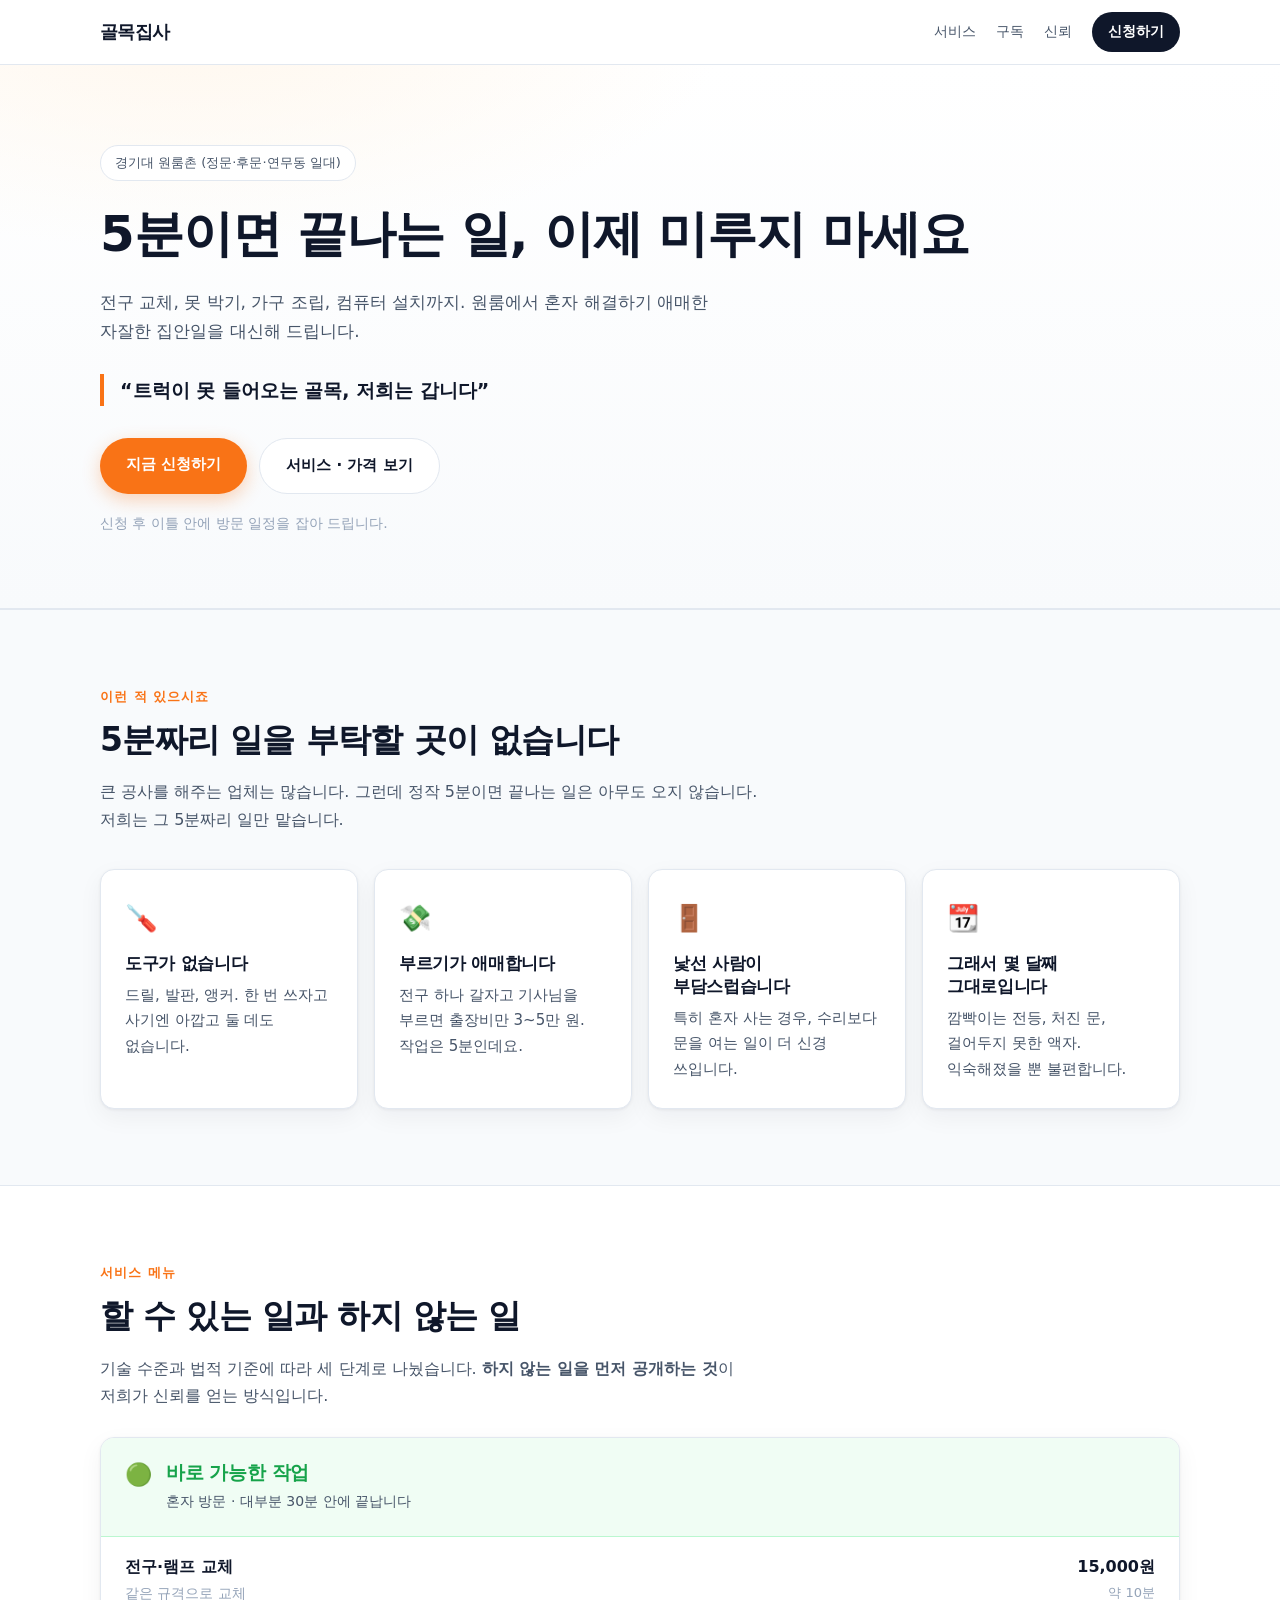
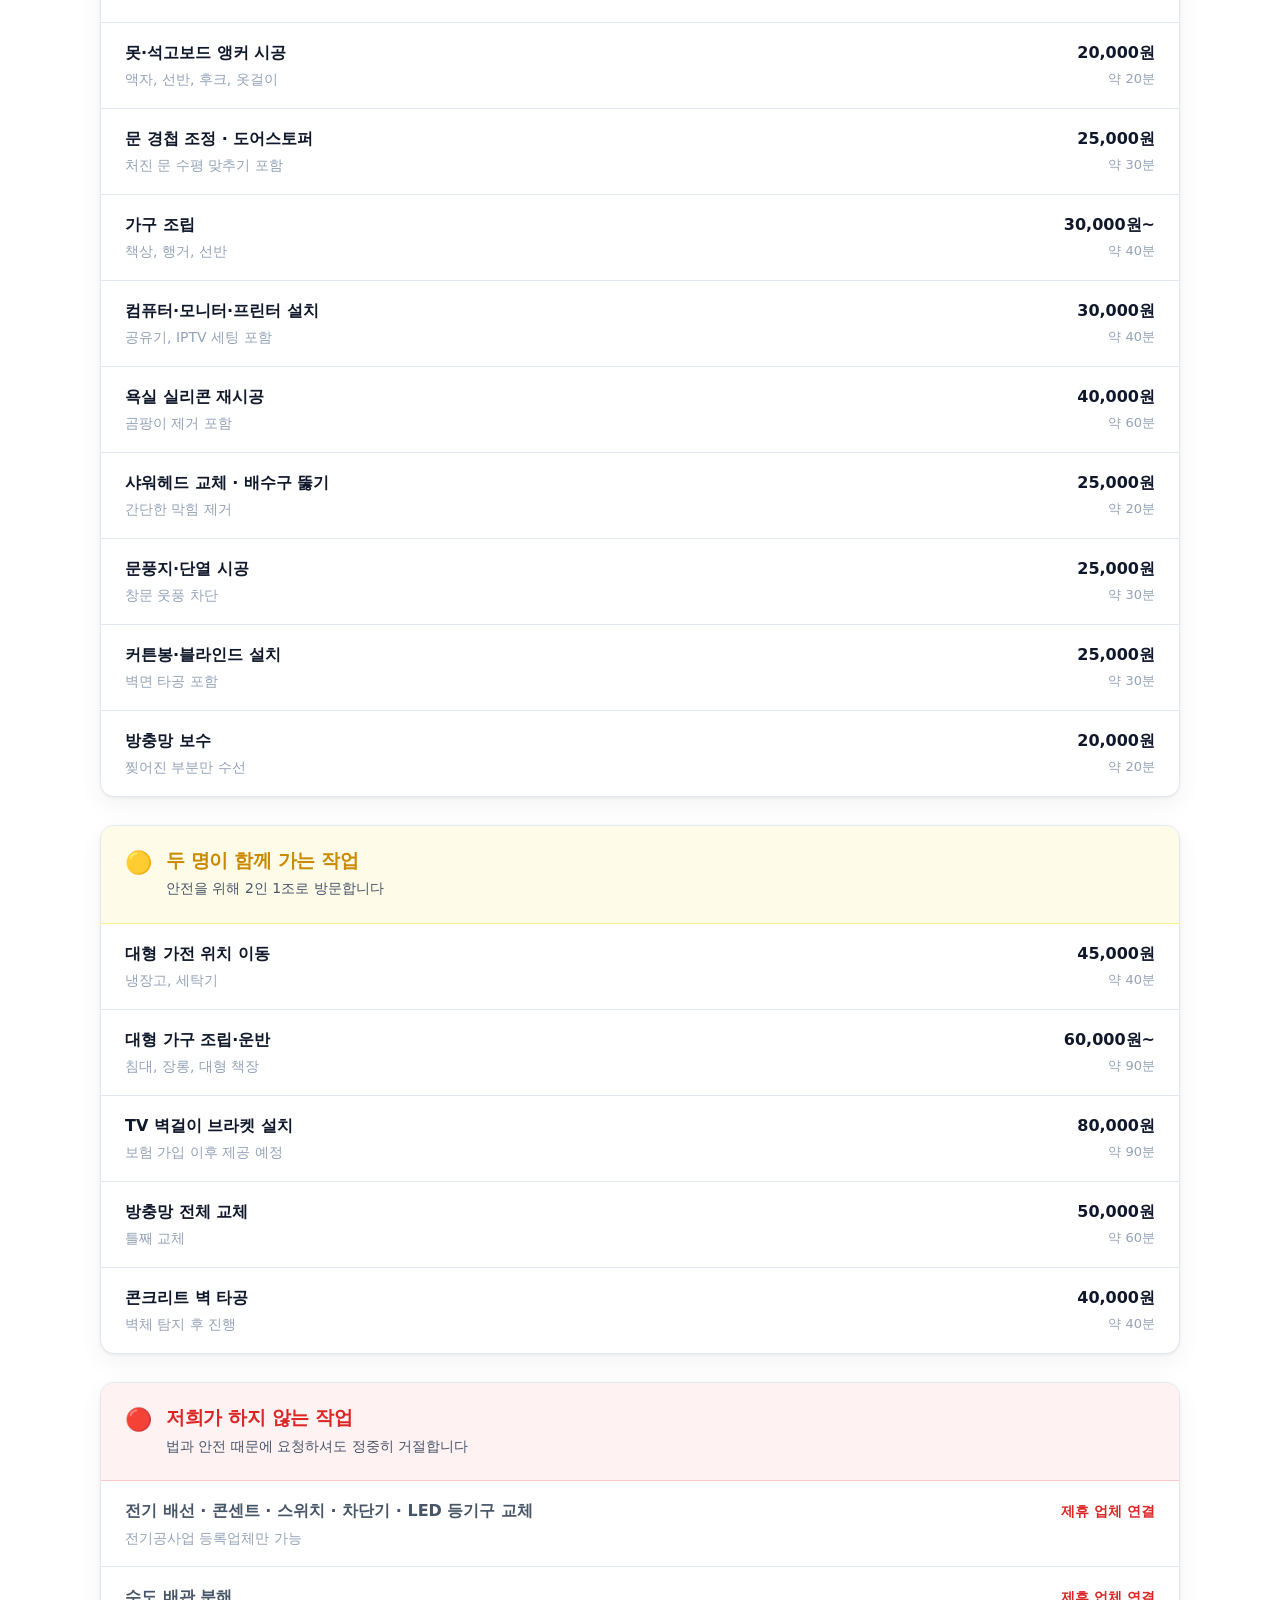
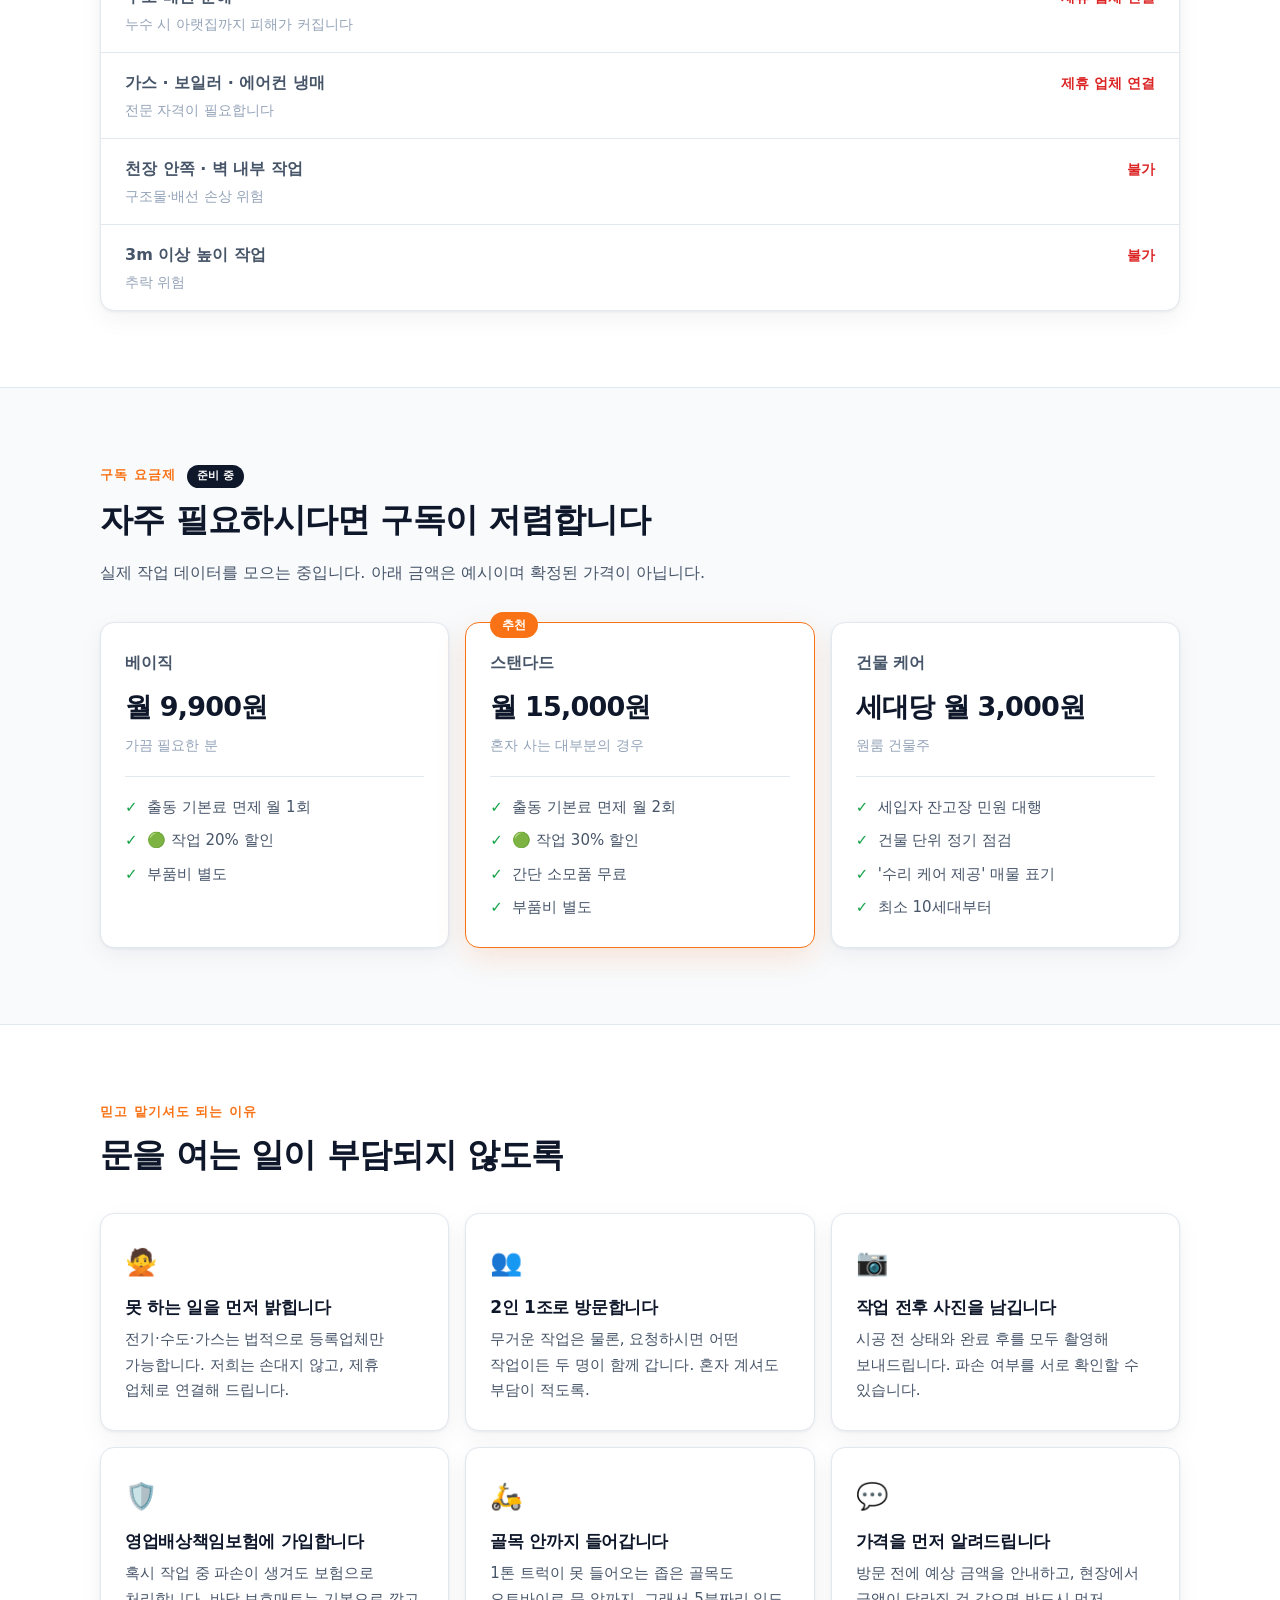
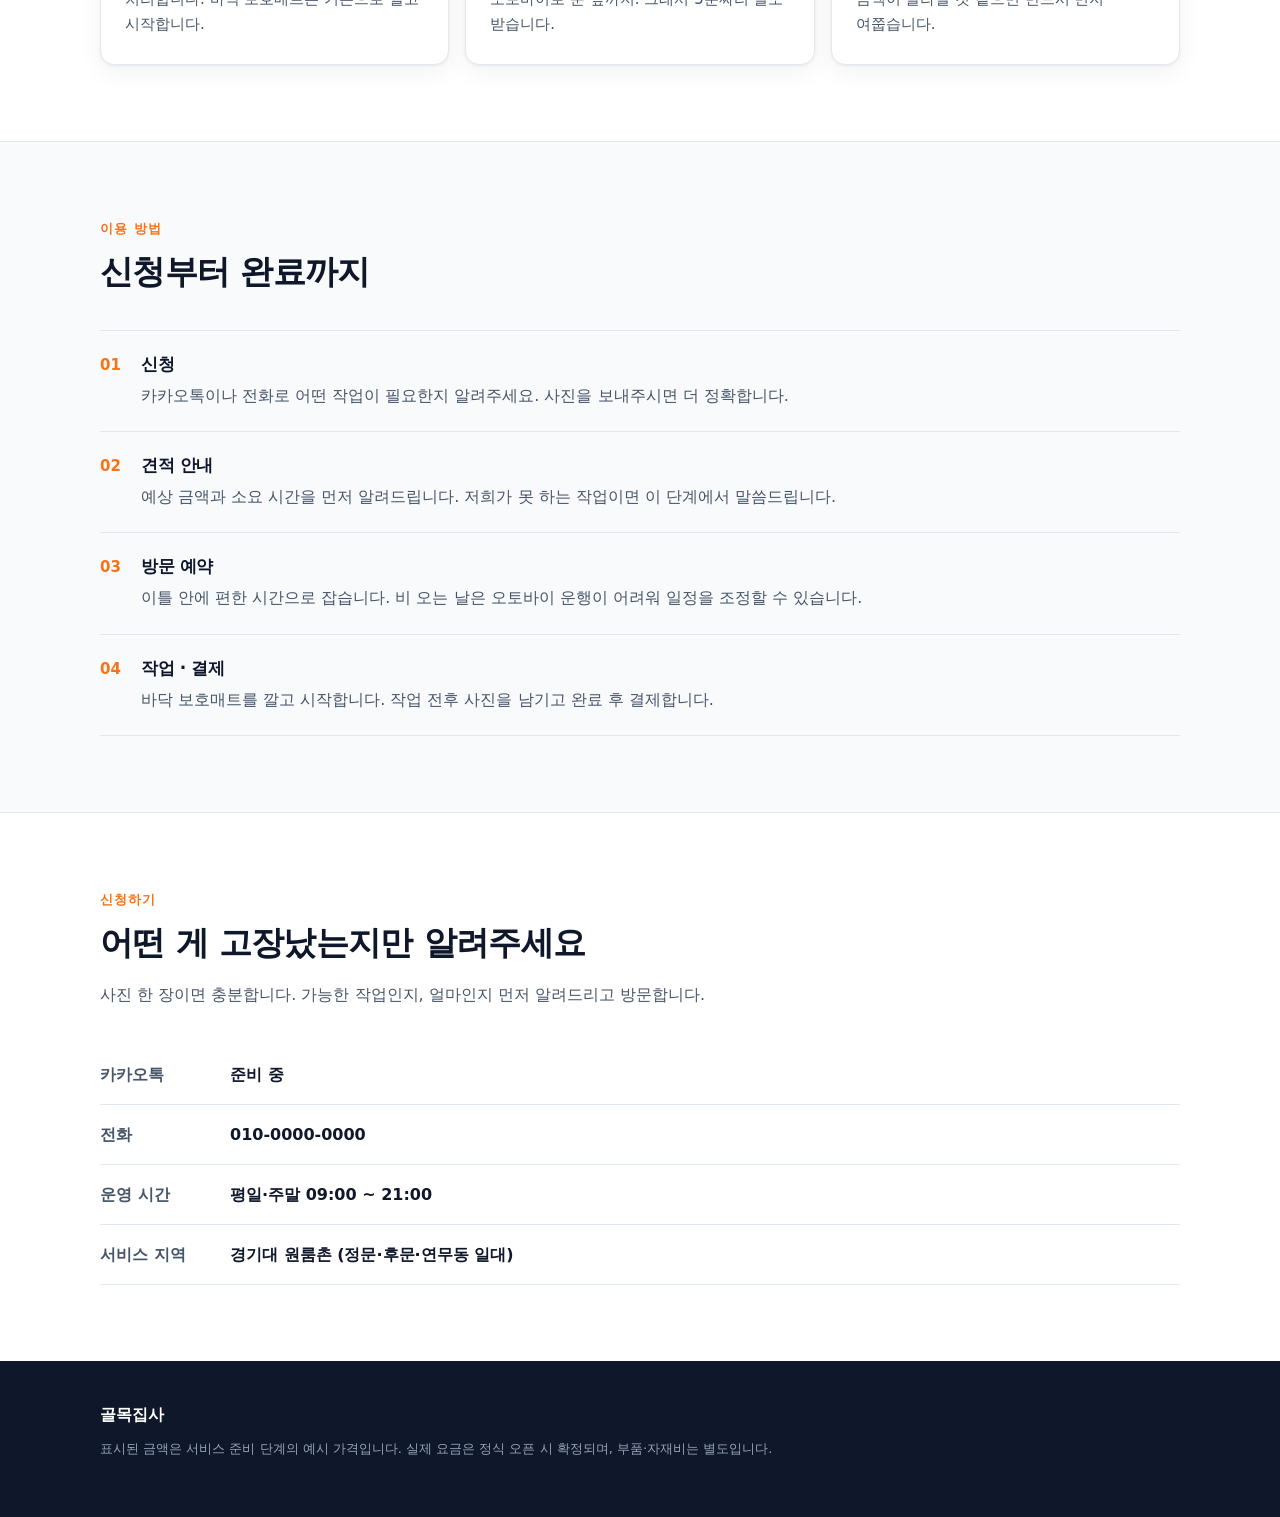
==== index.html @ 577d521e "PWA 웹앱 초기 구현 추가 Co-Authored-By: Claude Sonnet 5 <noreply@anthropic.com> Claude-Session: https://clau" ====
<!DOCTYPE html>
<html lang="ko">
<head>
  <meta charset="UTF-8">
  <meta name="viewport" content="width=device-width, initial-scale=1.0, viewport-fit=cover">
  <title>골목집사 — 원룸 생활 잡일 대행</title>
  <meta name="description" content="전구 교체, 못 박기, 가구 조립, 컴퓨터 설치. 원룸에서 혼자 해결하기 애매한 자잘한 집안일을 대신해 드립니다.">
  <meta name="theme-color" content="#0f172a">

  <link rel="manifest" href="manifest.json">
  <link rel="icon" href="icons/icon.svg" type="image/svg+xml">
  <link rel="apple-touch-icon" href="icons/icon-192.png">
  <link rel="stylesheet" href="css/style.css">
</head>
<body>

  <!-- 상단 고정 바 -->
  <header class="topbar">
    <a class="topbar__brand" href="#top" data-bind="brand.name"></a>
    <nav class="topbar__nav">
      <a href="#services">서비스</a>
      <a href="#subscription">구독</a>
      <a href="#trust">신뢰</a>
      <a href="#contact" class="topbar__cta">신청하기</a>
    </nav>
  </header>

  <main id="top">

    <!-- 히어로 -->
    <section class="hero">
      <div class="wrap">
        <p class="hero__area" data-bind="brand.area"></p>
        <h1 class="hero__title" data-bind="brand.tagline"></h1>
        <p class="hero__intro" data-bind="brand.intro"></p>
        <p class="hero__slogan">“<span data-bind="brand.slogan"></span>”</p>
        <div class="hero__actions">
          <a href="#contact" class="btn btn--primary">지금 신청하기</a>
          <a href="#services" class="btn btn--ghost">서비스 · 가격 보기</a>
        </div>
        <p class="hero__note" data-bind="contact.responseNote"></p>
      </div>
    </section>

    <!-- 이런 적 있으시죠 -->
    <section class="section section--alt" id="problem">
      <div class="wrap">
        <p class="section__label">이런 적 있으시죠</p>
        <h2 class="section__title">5분짜리 일을 부탁할 곳이 없습니다</h2>
        <p class="section__desc">
          큰 공사를 해주는 업체는 많습니다. 그런데 정작 5분이면 끝나는 일은 아무도 오지 않습니다.
          저희는 그 5분짜리 일만 맡습니다.
        </p>
        <div class="grid grid--4" id="problem-list"></div>
      </div>
    </section>

    <!-- 서비스 메뉴 -->
    <section class="section" id="services">
      <div class="wrap">
        <p class="section__label">서비스 메뉴</p>
        <h2 class="section__title">할 수 있는 일과 하지 않는 일</h2>
        <p class="section__desc">
          기술 수준과 법적 기준에 따라 세 단계로 나눴습니다.
          <strong>하지 않는 일을 먼저 공개하는 것</strong>이 저희가 신뢰를 얻는 방식입니다.
        </p>
        <div id="service-tiers"></div>
      </div>
    </section>

    <!-- 구독 -->
    <section class="section section--alt" id="subscription">
      <div class="wrap">
        <p class="section__label">구독 요금제 <span class="chip" data-bind="subscription.status"></span></p>
        <h2 class="section__title">자주 필요하시다면 구독이 저렴합니다</h2>
        <p class="section__desc" data-bind="subscription.note"></p>
        <div class="grid grid--3" id="plan-list"></div>
      </div>
    </section>

    <!-- 신뢰 -->
    <section class="section" id="trust">
      <div class="wrap">
        <p class="section__label">믿고 맡기셔도 되는 이유</p>
        <h2 class="section__title">문을 여는 일이 부담되지 않도록</h2>
        <div class="grid grid--3" id="trust-list"></div>
      </div>
    </section>

    <!-- 이용 방법 -->
    <section class="section section--alt" id="process">
      <div class="wrap">
        <p class="section__label">이용 방법</p>
        <h2 class="section__title">신청부터 완료까지</h2>
        <ol class="steps" id="process-list"></ol>
      </div>
    </section>

    <!-- 신청 -->
    <section class="section contact" id="contact">
      <div class="wrap">
        <p class="section__label">신청하기</p>
        <h2 class="section__title">어떤 게 고장났는지만 알려주세요</h2>
        <p class="section__desc">
          사진 한 장이면 충분합니다. 가능한 작업인지, 얼마인지 먼저 알려드리고 방문합니다.
        </p>
        <dl class="contact__list">
          <div class="contact__row">
            <dt>카카오톡</dt>
            <dd data-bind="contact.kakao"></dd>
          </div>
          <div class="contact__row">
            <dt>전화</dt>
            <dd><a data-bind-href="tel:contact.phone" data-bind="contact.phone"></a></dd>
          </div>
          <div class="contact__row">
            <dt>운영 시간</dt>
            <dd data-bind="contact.hours"></dd>
          </div>
          <div class="contact__row">
            <dt>서비스 지역</dt>
            <dd data-bind="brand.area"></dd>
          </div>
        </dl>
      </div>
    </section>

  </main>

  <footer class="footer">
    <div class="wrap">
      <p class="footer__brand" data-bind="brand.name"></p>
      <p class="footer__disclaimer" data-bind="disclaimer"></p>
    </div>
  </footer>

  <script src="data/site-data.js"></script>
  <script src="js/render.js"></script>
</body>
</html>
---- css/style.css ----
/* ===== 기본 설정 ===== */
:root {
  --ink: #0f172a;
  --ink-soft: #475569;
  --ink-faint: #94a3b8;
  --line: #e2e8f0;
  --bg: #ffffff;
  --bg-alt: #f8fafc;
  --accent: #f97316;
  --accent-dark: #ea580c;
  --green: #16a34a;
  --green-bg: #f0fdf4;
  --yellow: #ca8a04;
  --yellow-bg: #fefce8;
  --red: #dc2626;
  --red-bg: #fef2f2;
  --radius: 14px;
  --shadow: 0 1px 3px rgba(15, 23, 42, .06), 0 8px 24px rgba(15, 23, 42, .05);
}

* { box-sizing: border-box; }

html { scroll-behavior: smooth; scroll-padding-top: 72px; }

body {
  margin: 0;
  background: var(--bg);
  color: var(--ink);
  font-family: "Pretendard", -apple-system, BlinkMacSystemFont, "Malgun Gothic", "맑은 고딕", system-ui, sans-serif;
  line-height: 1.7;
  -webkit-font-smoothing: antialiased;
  word-break: keep-all;
}

a { color: inherit; text-decoration: none; }

h1, h2, h3 { line-height: 1.35; margin: 0; letter-spacing: -.02em; }

.wrap { width: min(1080px, 100% - 40px); margin-inline: auto; }

/* ===== 상단 바 ===== */
.topbar {
  position: sticky;
  top: 0;
  z-index: 50;
  display: flex;
  align-items: center;
  justify-content: space-between;
  gap: 16px;
  padding: 12px max(20px, calc((100vw - 1080px) / 2));
  background: rgba(255, 255, 255, .88);
  backdrop-filter: blur(10px);
  border-bottom: 1px solid var(--line);
}

.topbar__brand { font-weight: 800; font-size: 18px; letter-spacing: -.03em; }

.topbar__nav { display: flex; align-items: center; gap: 20px; font-size: 14px; color: var(--ink-soft); }

.topbar__nav a:hover { color: var(--ink); }

.topbar__cta {
  background: var(--ink);
  color: #fff !important;
  padding: 8px 16px;
  border-radius: 999px;
  font-weight: 600;
}

.topbar__cta:hover { background: var(--accent-dark); }

/* ===== 히어로 ===== */
.hero {
  padding: 80px 0 72px;
  background:
    radial-gradient(900px 400px at 15% -10%, #fff7ed 0%, transparent 60%),
    linear-gradient(180deg, #ffffff 0%, var(--bg-alt) 100%);
  border-bottom: 1px solid var(--line);
}

.hero__area {
  display: inline-block;
  margin: 0 0 20px;
  padding: 6px 14px;
  border: 1px solid var(--line);
  border-radius: 999px;
  background: #fff;
  font-size: 13px;
  color: var(--ink-soft);
}

.hero__title { font-size: clamp(30px, 6vw, 50px); font-weight: 800; }

.hero__intro {
  max-width: 620px;
  margin: 20px 0 0;
  font-size: 17px;
  color: var(--ink-soft);
}

.hero__slogan {
  margin: 28px 0 0;
  padding-left: 16px;
  border-left: 4px solid var(--accent);
  font-size: 19px;
  font-weight: 700;
}

.hero__actions { display: flex; flex-wrap: wrap; gap: 12px; margin-top: 32px; }

.hero__note { margin: 18px 0 0; font-size: 14px; color: var(--ink-faint); }

.btn {
  display: inline-block;
  padding: 14px 26px;
  border-radius: 999px;
  font-weight: 700;
  font-size: 15px;
  transition: transform .15s ease, background .15s ease;
}

.btn:active { transform: translateY(1px); }

.btn--primary { background: var(--accent); color: #fff; box-shadow: 0 6px 18px rgba(249, 115, 22, .3); }
.btn--primary:hover { background: var(--accent-dark); }

.btn--ghost { background: #fff; border: 1px solid var(--line); color: var(--ink); }
.btn--ghost:hover { border-color: var(--ink-faint); }

/* ===== 섹션 공통 ===== */
.section { padding: 76px 0; }
.section--alt { background: var(--bg-alt); border-block: 1px solid var(--line); }

.section__label {
  margin: 0 0 10px;
  font-size: 13px;
  font-weight: 700;
  letter-spacing: .08em;
  text-transform: uppercase;
  color: var(--accent);
}

.section__title { font-size: clamp(24px, 4vw, 33px); font-weight: 800; }

.section__desc { max-width: 660px; margin: 16px 0 0; color: var(--ink-soft); }

.chip {
  display: inline-block;
  margin-left: 6px;
  padding: 2px 10px;
  border-radius: 999px;
  background: var(--ink);
  color: #fff;
  font-size: 11px;
  letter-spacing: 0;
  text-transform: none;
}

/* ===== 그리드 카드 ===== */
.grid { display: grid; gap: 16px; margin-top: 36px; }
.grid--3 { grid-template-columns: repeat(auto-fit, minmax(260px, 1fr)); }
.grid--4 { grid-template-columns: repeat(auto-fit, minmax(220px, 1fr)); }

.card {
  padding: 26px 24px;
  background: #fff;
  border: 1px solid var(--line);
  border-radius: var(--radius);
  box-shadow: var(--shadow);
}

.card__icon { font-size: 26px; }
.card__title { margin: 12px 0 8px; font-size: 17px; font-weight: 700; }
.card__body { margin: 0; font-size: 15px; color: var(--ink-soft); }

/* ===== 서비스 티어 ===== */
.tier {
  margin-top: 28px;
  background: #fff;
  border: 1px solid var(--line);
  border-radius: var(--radius);
  overflow: hidden;
  box-shadow: var(--shadow);
}

.tier__head {
  display: flex;
  align-items: flex-start;
  gap: 14px;
  padding: 22px 24px;
  border-bottom: 1px solid var(--line);
}

.tier__badge { font-size: 22px; line-height: 1.4; }
.tier__title { font-size: 19px; font-weight: 800; }
.tier__subtitle { margin: 4px 0 0; font-size: 14px; color: var(--ink-soft); }

.tier--green .tier__head { background: var(--green-bg); border-bottom-color: #bbf7d0; }
.tier--green .tier__title { color: var(--green); }
.tier--yellow .tier__head { background: var(--yellow-bg); border-bottom-color: #fef08a; }
.tier--yellow .tier__title { color: var(--yellow); }
.tier--red .tier__head { background: var(--red-bg); border-bottom-color: #fecaca; }
.tier--red .tier__title { color: var(--red); }

.tier__list { margin: 0; padding: 0; list-style: none; }

.tier__item {
  display: flex;
  align-items: baseline;
  justify-content: space-between;
  gap: 20px;
  padding: 16px 24px;
  border-bottom: 1px solid var(--line);
}

.tier__item:last-child { border-bottom: none; }

.tier__name { font-weight: 600; }
.tier__desc { margin: 2px 0 0; font-size: 14px; color: var(--ink-faint); }

.tier__meta { flex-shrink: 0; text-align: right; }
.tier__price { font-weight: 700; white-space: nowrap; }
.tier__time { margin: 2px 0 0; font-size: 13px; color: var(--ink-faint); white-space: nowrap; }

.tier--red .tier__name { color: var(--ink-soft); }
.tier--red .tier__price { font-size: 14px; font-weight: 600; color: var(--red); }

/* ===== 구독 요금제 ===== */
.plan { position: relative; display: flex; flex-direction: column; }

.plan--highlight { border-color: var(--accent); box-shadow: 0 10px 30px rgba(249, 115, 22, .16); }

.plan__flag {
  position: absolute;
  top: -11px;
  left: 24px;
  padding: 3px 12px;
  border-radius: 999px;
  background: var(--accent);
  color: #fff;
  font-size: 12px;
  font-weight: 700;
}

.plan__name { font-size: 16px; font-weight: 700; color: var(--ink-soft); }
.plan__price { margin: 8px 0 4px; font-size: 27px; font-weight: 800; letter-spacing: -.03em; }
.plan__target { margin: 0 0 18px; font-size: 14px; color: var(--ink-faint); }

.plan__features { margin: 0; padding: 18px 0 0; border-top: 1px solid var(--line); list-style: none; }
.plan__features li { position: relative; padding-left: 22px; font-size: 15px; color: var(--ink-soft); }
.plan__features li + li { margin-top: 8px; }
.plan__features li::before { position: absolute; left: 0; color: var(--green); font-weight: 800; content: "✓"; }

/* ===== 이용 방법 ===== */
.steps { counter-reset: none; margin: 36px 0 0; padding: 0; list-style: none; }

.step { display: flex; gap: 20px; padding: 22px 0; border-top: 1px solid var(--line); }
.step:last-child { border-bottom: 1px solid var(--line); }

.step__num { flex-shrink: 0; font-size: 15px; font-weight: 800; color: var(--accent); }
.step__title { font-size: 17px; font-weight: 700; }
.step__body { margin: 6px 0 0; color: var(--ink-soft); }

/* ===== 신청 ===== */
.contact__list { margin: 36px 0 0; }

.contact__row {
  display: flex;
  gap: 20px;
  padding: 16px 0;
  border-bottom: 1px solid var(--line);
}

.contact__row dt { width: 110px; flex-shrink: 0; font-weight: 600; color: var(--ink-soft); }
.contact__row dd { margin: 0; font-weight: 600; }

/* ===== 푸터 ===== */
.footer { padding: 40px 0 56px; background: var(--ink); color: #cbd5e1; }
.footer__brand { margin: 0 0 10px; font-weight: 800; color: #fff; }
.footer__disclaimer { margin: 0; font-size: 13px; line-height: 1.7; color: #94a3b8; }

/* ===== 모바일 ===== */
@media (max-width: 640px) {
  .topbar__nav a:not(.topbar__cta) { display: none; }
  .hero { padding: 56px 0 52px; }
  .section { padding: 56px 0; }
  .tier__item { flex-direction: column; gap: 6px; }
  .tier__meta { text-align: left; }
  .contact__row { flex-direction: column; gap: 4px; }
  .contact__row dt { width: auto; }
}
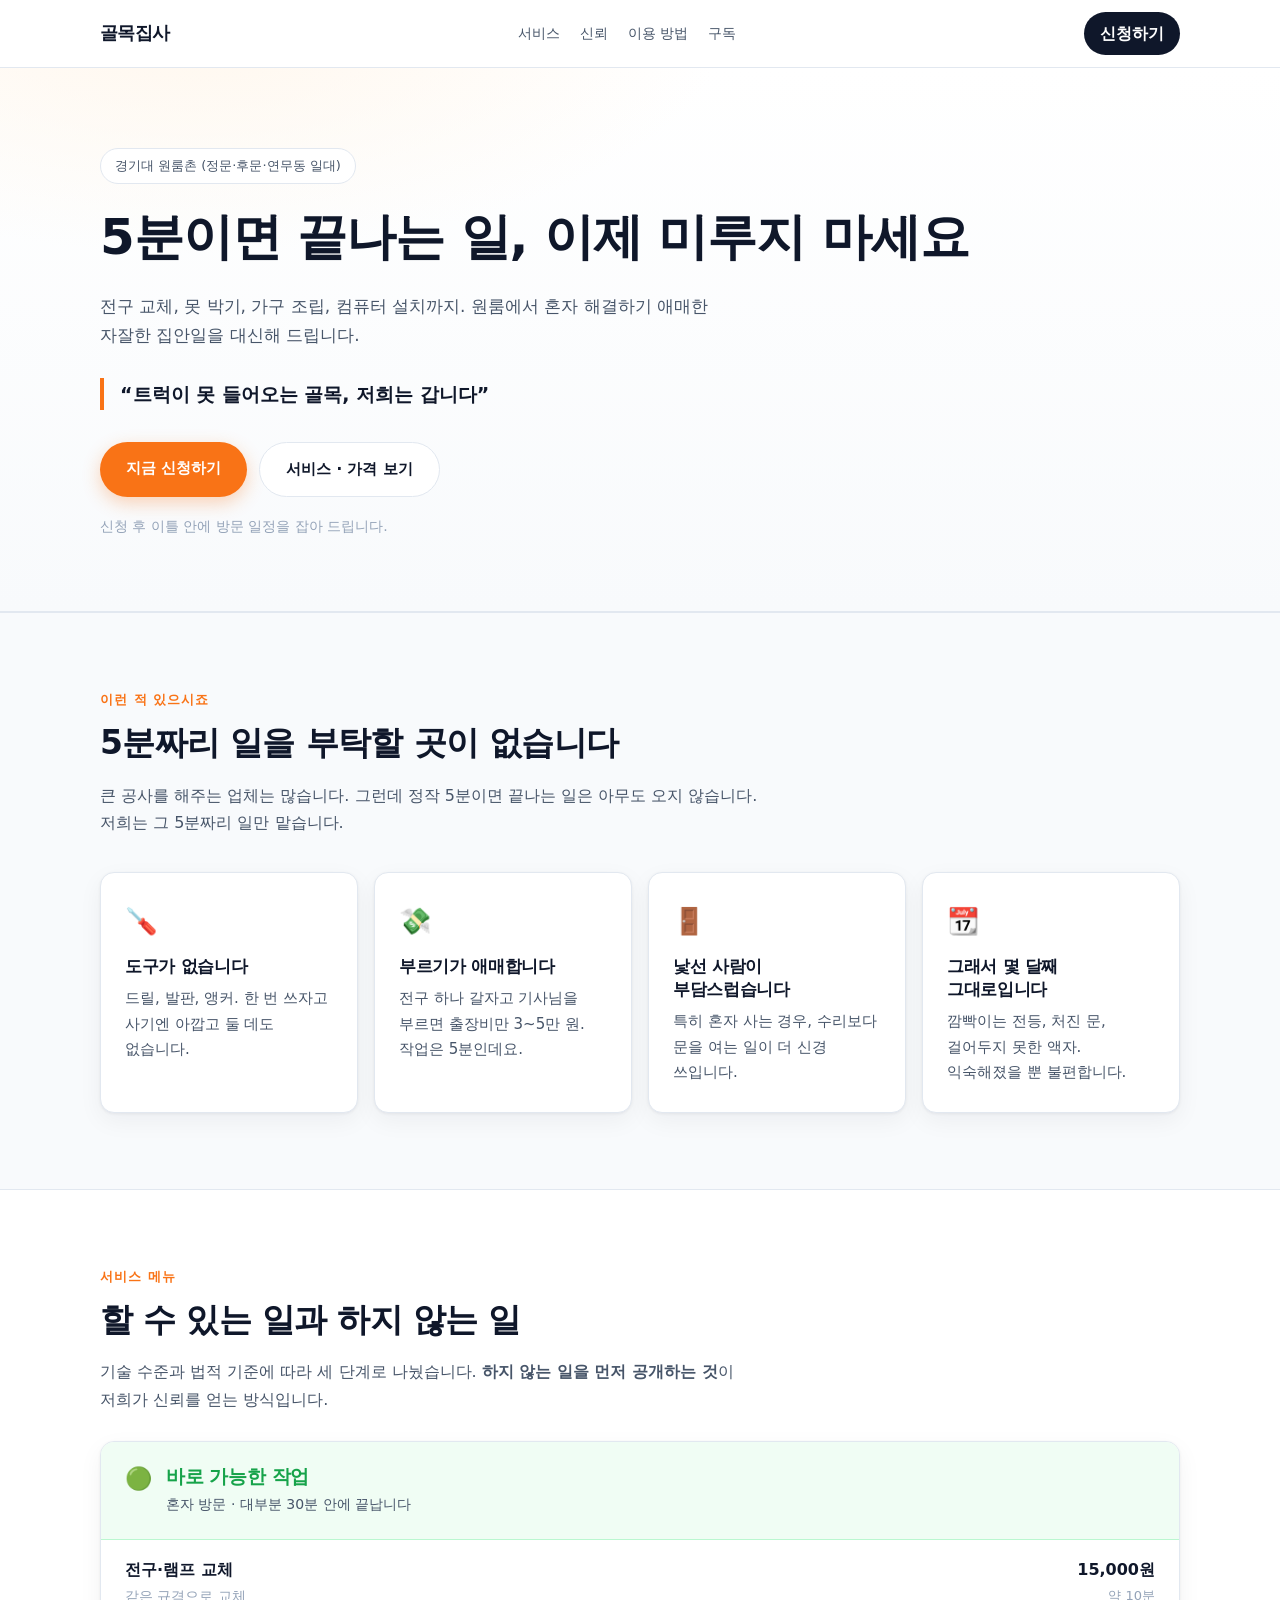
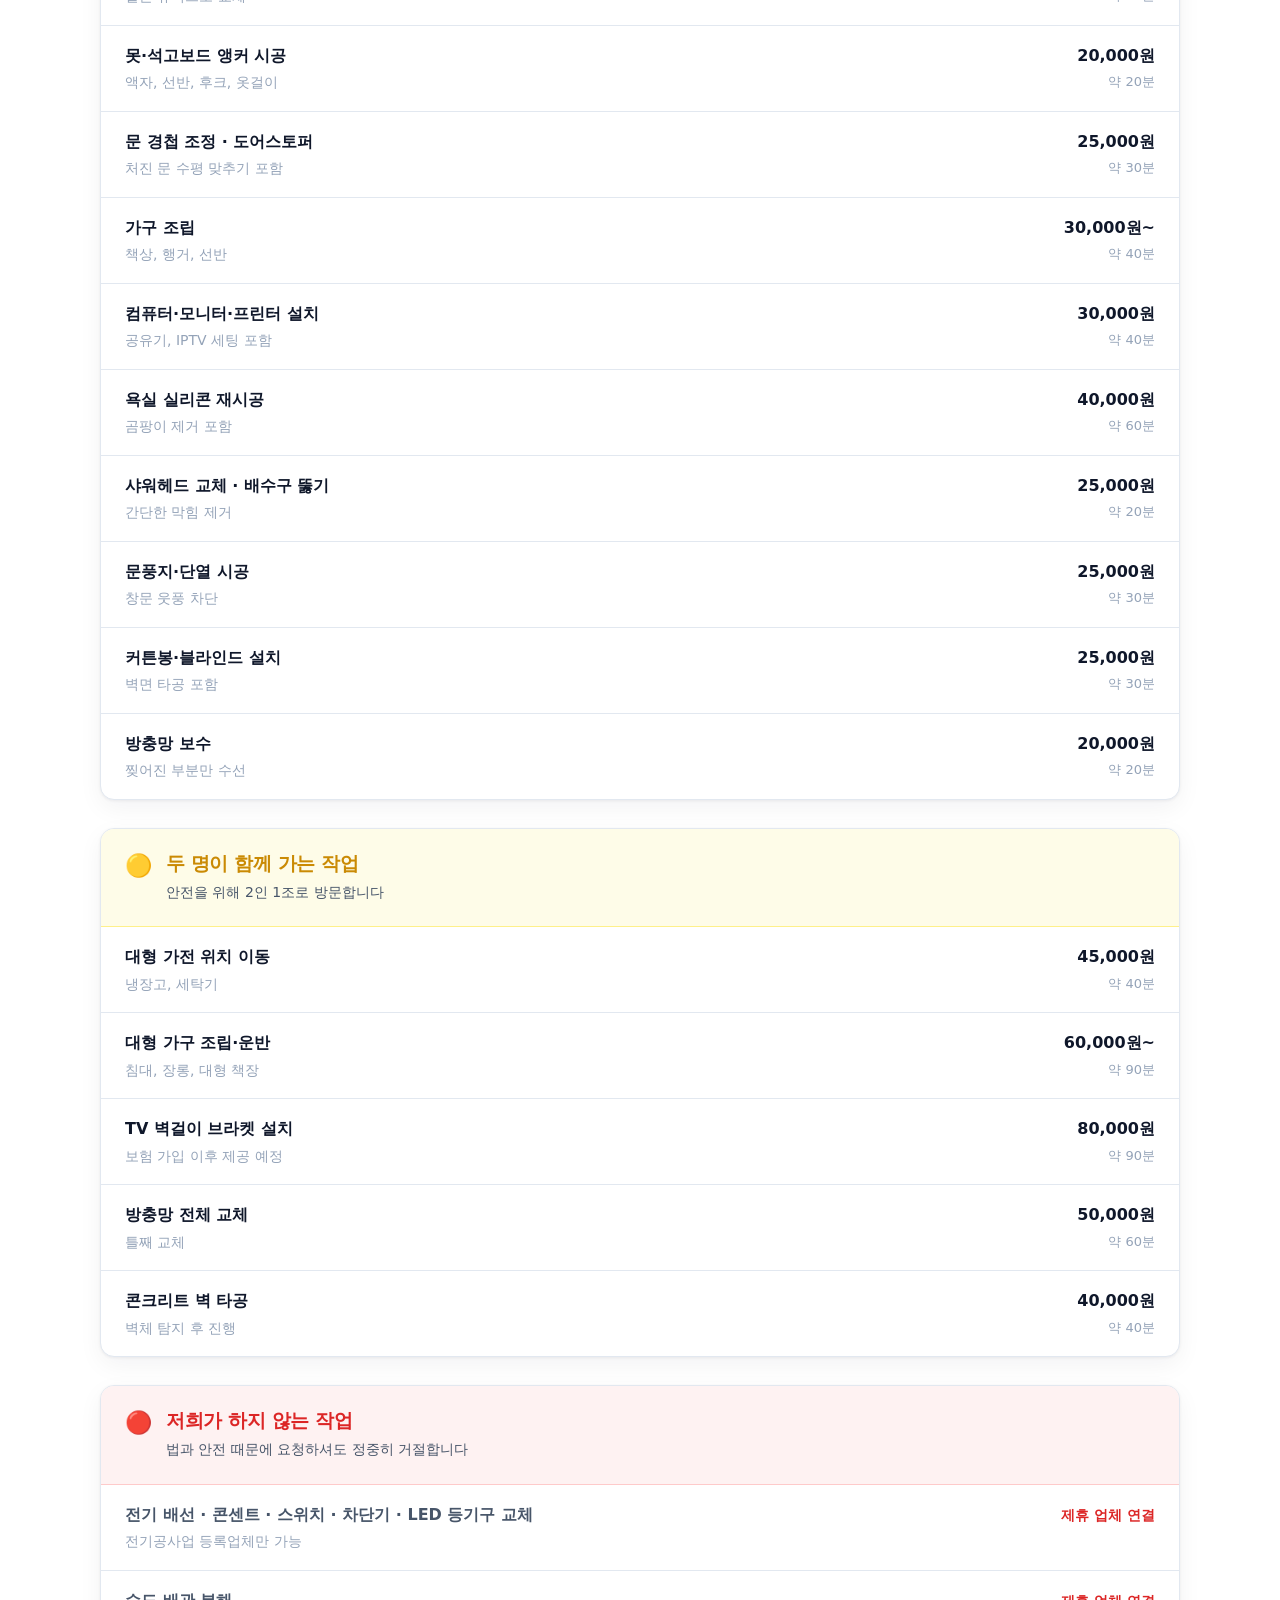
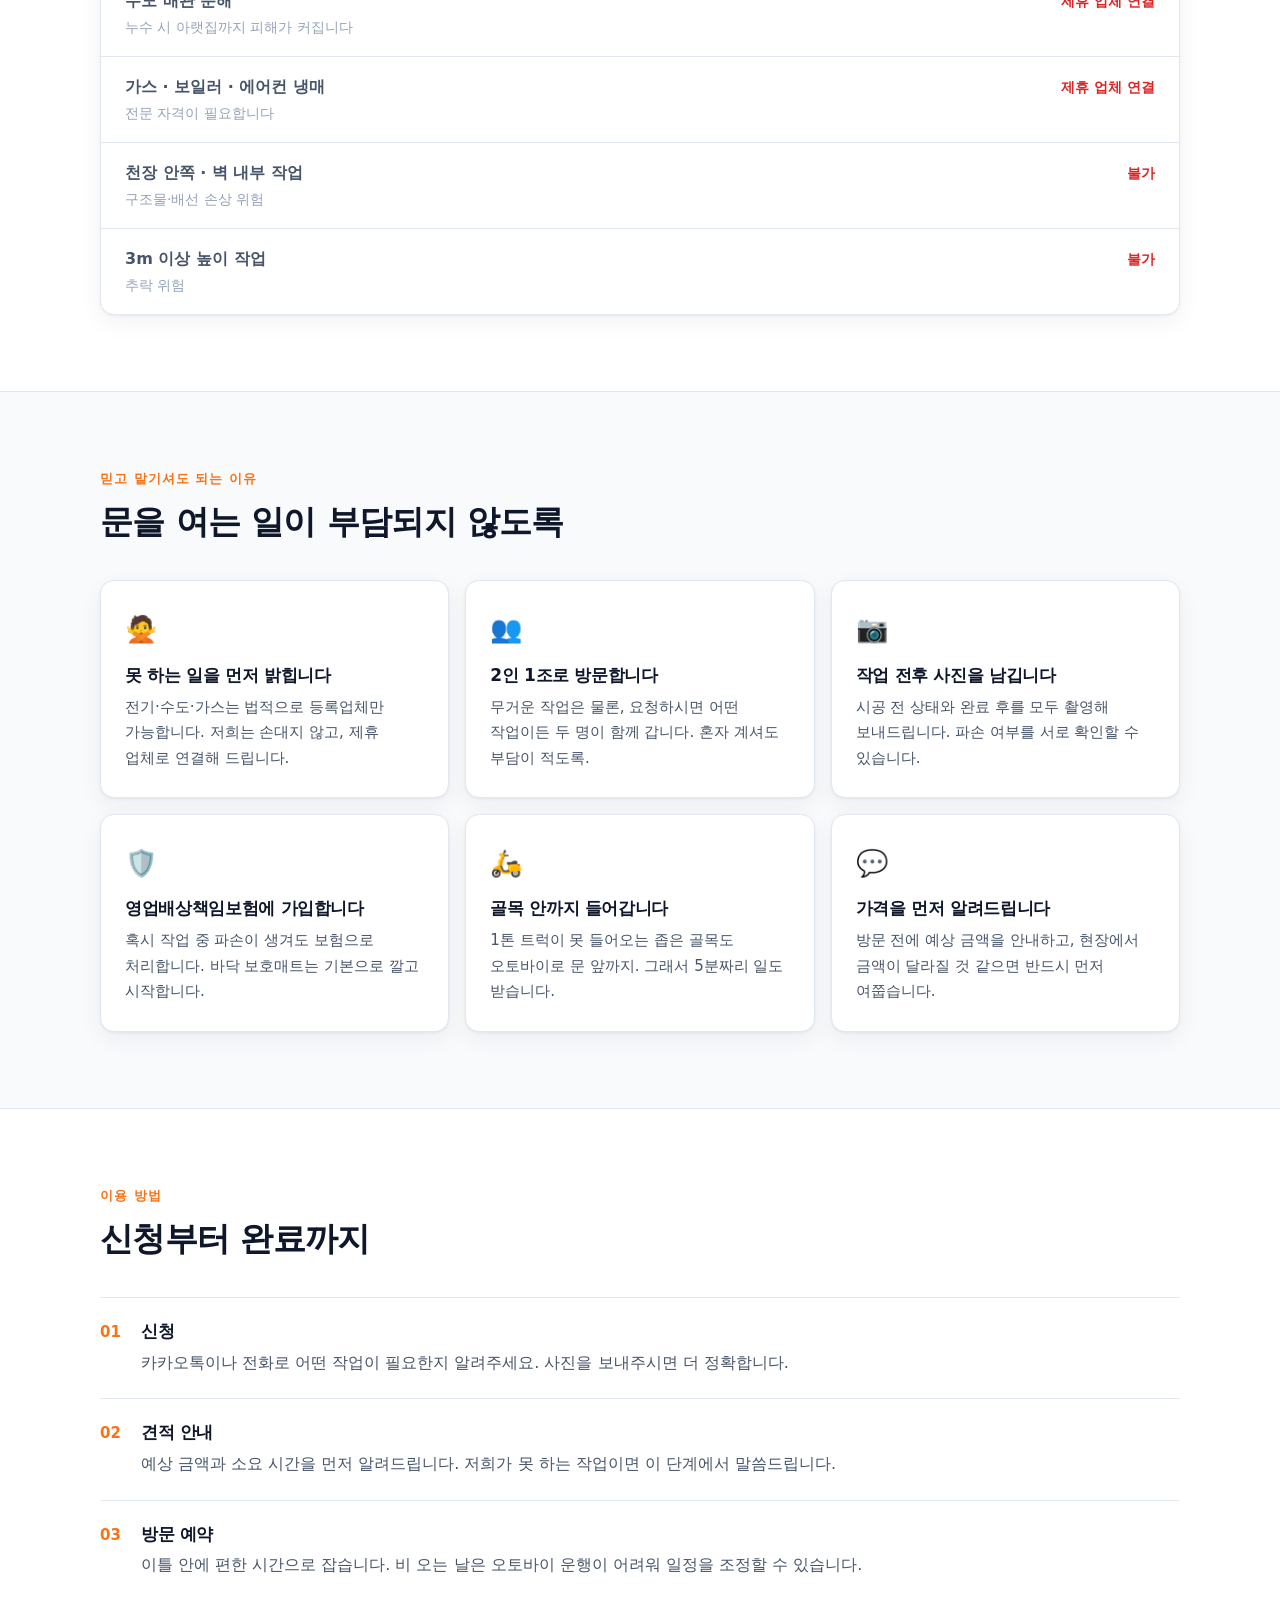
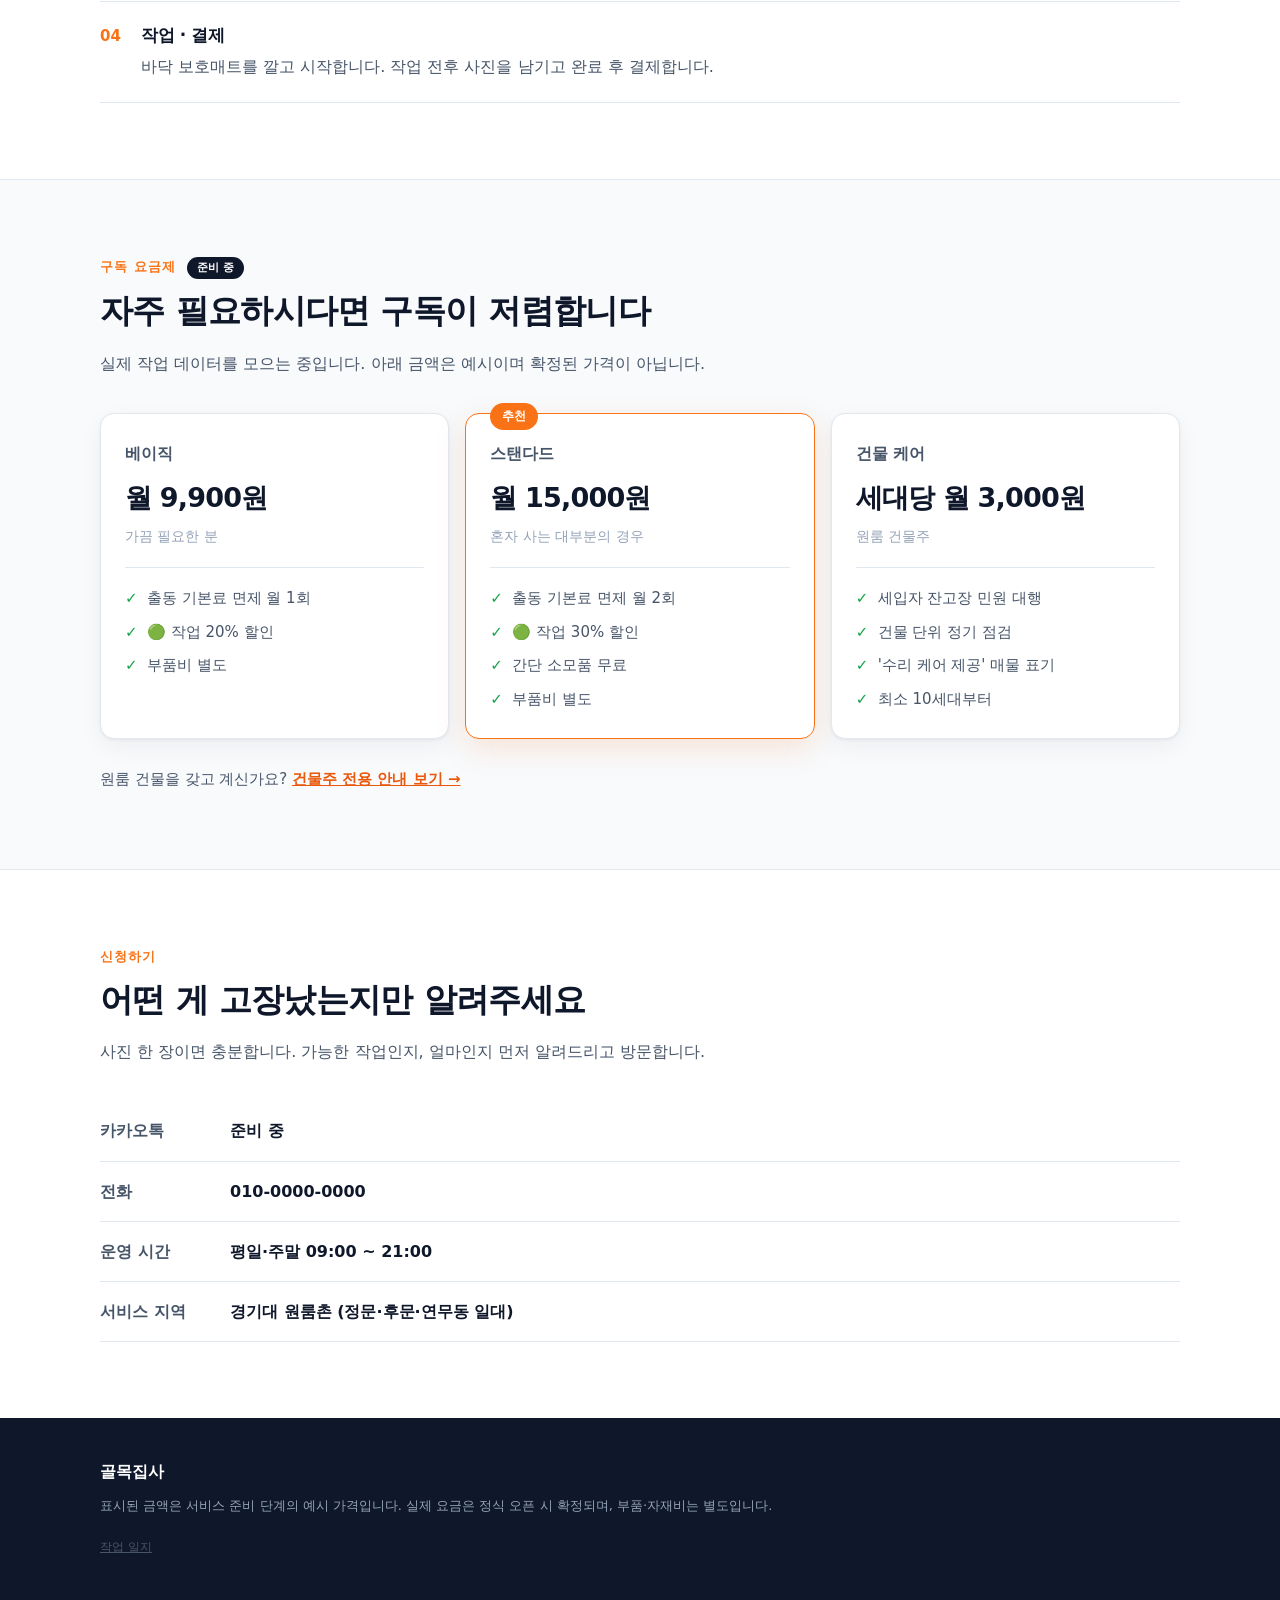
==== commit 9349707a: "문의 경로·모바일 내비 개선, 작업 일지·건물주 페이지 추가 - 오픈채팅 링크 한 곳(site-data.js)으로 모든 문의 버튼 연결 - 모바일 햄버거 메뉴 + 하단 고정 CTA" ====
--- a/index.html
+++ b/index.html
@@ -17,12 +17,17 @@
   <!-- 상단 고정 바 -->
   <header class="topbar">
     <a class="topbar__brand" href="#top" data-bind="brand.name"></a>
-    <nav class="topbar__nav">
+    <nav class="topbar__nav" id="nav">
       <a href="#services">서비스</a>
+      <a href="#trust">신뢰</a>
+      <a href="#process">이용 방법</a>
       <a href="#subscription">구독</a>
-      <a href="#trust">신뢰</a>
-      <a href="#contact" class="topbar__cta">신청하기</a>
     </nav>
+    <div class="topbar__right">
+      <a href="#contact" class="topbar__cta" data-cta>신청하기</a>
+      <button class="topbar__toggle" id="nav-toggle" type="button"
+              aria-label="메뉴 열기" aria-expanded="false" aria-controls="nav">☰</button>
+    </div>
   </header>
 
   <main id="top">
@@ -35,7 +40,7 @@
         <p class="hero__intro" data-bind="brand.intro"></p>
         <p class="hero__slogan">“<span data-bind="brand.slogan"></span>”</p>
         <div class="hero__actions">
-          <a href="#contact" class="btn btn--primary">지금 신청하기</a>
+          <a href="#contact" class="btn btn--primary" data-cta>지금 신청하기</a>
           <a href="#services" class="btn btn--ghost">서비스 · 가격 보기</a>
         </div>
         <p class="hero__note" data-bind="contact.responseNote"></p>
@@ -55,6 +60,19 @@
       </div>
     </section>
 
+    <!-- 수요 조사 배너 (구글 폼 링크가 있을 때만 표시) -->
+    <section class="survey" id="survey" hidden>
+      <div class="wrap survey__inner">
+        <div>
+          <p class="survey__label" data-bind="survey.label"></p>
+          <h2 class="survey__title" data-bind="survey.title"></h2>
+          <p class="survey__body" data-bind="survey.body"></p>
+        </div>
+        <a class="btn btn--primary survey__cta" id="survey-cta"
+           target="_blank" rel="noopener" data-bind="survey.cta"></a>
+      </div>
+    </section>
+
     <!-- 서비스 메뉴 -->
     <section class="section" id="services">
       <div class="wrap">
@@ -68,18 +86,8 @@
       </div>
     </section>
 
-    <!-- 구독 -->
-    <section class="section section--alt" id="subscription">
-      <div class="wrap">
-        <p class="section__label">구독 요금제 <span class="chip" data-bind="subscription.status"></span></p>
-        <h2 class="section__title">자주 필요하시다면 구독이 저렴합니다</h2>
-        <p class="section__desc" data-bind="subscription.note"></p>
-        <div class="grid grid--3" id="plan-list"></div>
-      </div>
-    </section>
-
     <!-- 신뢰 -->
-    <section class="section" id="trust">
+    <section class="section section--alt" id="trust">
       <div class="wrap">
         <p class="section__label">믿고 맡기셔도 되는 이유</p>
         <h2 class="section__title">문을 여는 일이 부담되지 않도록</h2>
@@ -88,11 +96,24 @@
     </section>
 
     <!-- 이용 방법 -->
-    <section class="section section--alt" id="process">
+    <section class="section" id="process">
       <div class="wrap">
         <p class="section__label">이용 방법</p>
         <h2 class="section__title">신청부터 완료까지</h2>
         <ol class="steps" id="process-list"></ol>
+      </div>
+    </section>
+
+    <!-- 구독 (아직 준비 중이라 페이지 뒤쪽에 둡니다) -->
+    <section class="section section--alt" id="subscription">
+      <div class="wrap">
+        <p class="section__label">구독 요금제 <span class="chip" data-bind="subscription.status"></span></p>
+        <h2 class="section__title">자주 필요하시다면 구독이 저렴합니다</h2>
+        <p class="section__desc" data-bind="subscription.note"></p>
+        <div class="grid grid--3" id="plan-list"></div>
+        <p class="section__more">
+          원룸 건물을 갖고 계신가요? <a class="link" href="owner.html">건물주 전용 안내 보기 →</a>
+        </p>
       </div>
     </section>
 
@@ -107,7 +128,7 @@
         <dl class="contact__list">
           <div class="contact__row">
             <dt>카카오톡</dt>
-            <dd data-bind="contact.kakao"></dd>
+            <dd id="contact-kakao"></dd>
           </div>
           <div class="contact__row">
             <dt>전화</dt>
@@ -127,14 +148,19 @@
 
   </main>
 
+  <!-- 모바일 하단 고정 버튼 -->
+  <a class="mobilebar" href="#contact" data-cta>💬 카카오톡으로 문의하기</a>
+
   <footer class="footer">
     <div class="wrap">
       <p class="footer__brand" data-bind="brand.name"></p>
       <p class="footer__disclaimer" data-bind="disclaimer"></p>
+      <p class="footer__staff"><a href="log.html">작업 일지</a></p>
     </div>
   </footer>
 
   <script src="data/site-data.js"></script>
+  <script src="js/common.js"></script>
   <script src="js/render.js"></script>
 </body>
 </html>
--- a/css/style.css
+++ b/css/style.css
@@ -69,6 +69,26 @@
 
 .topbar__cta:hover { background: var(--accent-dark); }
 
+.topbar__right { display: flex; align-items: center; gap: 10px; }
+
+/* 햄버거 버튼은 모바일에서만 보입니다 */
+.topbar__toggle {
+  display: none;
+  padding: 6px 10px;
+  border: 1px solid var(--line);
+  border-radius: 10px;
+  background: #fff;
+  color: var(--ink);
+  font-size: 17px;
+  line-height: 1;
+  cursor: pointer;
+}
+
+.link { color: var(--accent-dark); font-weight: 700; text-decoration: underline; }
+
+/* 모바일 하단 고정 버튼 (기본은 숨김) */
+.mobilebar { display: none; }
+
 /* ===== 히어로 ===== */
 .hero {
   padding: 80px 0 72px;
@@ -156,6 +176,29 @@
   text-transform: none;
 }
 
+/* ===== 수요 조사 배너 ===== */
+.survey { padding: 34px 0; background: var(--ink); color: #fff; }
+
+.survey__inner {
+  display: flex;
+  flex-wrap: wrap;
+  align-items: center;
+  justify-content: space-between;
+  gap: 24px;
+}
+
+.survey__label {
+  margin: 0 0 6px;
+  font-size: 13px;
+  font-weight: 700;
+  letter-spacing: .08em;
+  color: var(--accent);
+}
+
+.survey__title { font-size: clamp(19px, 3vw, 24px); font-weight: 800; }
+.survey__body { max-width: 560px; margin: 8px 0 0; font-size: 15px; color: #cbd5e1; }
+.survey__cta { flex-shrink: 0; }
+
 /* ===== 그리드 카드 ===== */
 .grid { display: grid; gap: 16px; margin-top: 36px; }
 .grid--3 { grid-template-columns: repeat(auto-fit, minmax(260px, 1fr)); }
@@ -251,6 +294,34 @@
 .plan__features li + li { margin-top: 8px; }
 .plan__features li::before { position: absolute; left: 0; color: var(--green); font-weight: 800; content: "✓"; }
 
+/* ===== 건물주 제안 (owner.html) ===== */
+.offer {
+  margin-top: 36px;
+  background: #fff;
+  border: 1px solid var(--accent);
+  border-radius: var(--radius);
+  overflow: hidden;
+  box-shadow: 0 10px 30px rgba(249, 115, 22, .16);
+}
+
+.offer__head { padding: 26px 28px; background: #fff7ed; border-bottom: 1px solid #fed7aa; }
+.offer__price { font-size: clamp(26px, 4vw, 34px); font-weight: 800; letter-spacing: -.03em; }
+.offer__note { margin: 6px 0 0; font-size: 15px; color: var(--ink-soft); }
+
+.offer__list { margin: 0; padding: 24px 28px; list-style: none; }
+
+.offer__list li {
+  position: relative;
+  padding-left: 26px;
+  font-size: 15px;
+  color: var(--ink-soft);
+}
+
+.offer__list li + li { margin-top: 12px; }
+.offer__list li::before { position: absolute; left: 0; color: var(--green); font-weight: 800; content: "✓"; }
+
+.section__more { margin: 28px 0 0; font-size: 15px; color: var(--ink-soft); }
+
 /* ===== 이용 방법 ===== */
 .steps { counter-reset: none; margin: 36px 0 0; padding: 0; list-style: none; }
 
@@ -274,18 +345,140 @@
 .contact__row dt { width: 110px; flex-shrink: 0; font-weight: 600; color: var(--ink-soft); }
 .contact__row dd { margin: 0; font-weight: 600; }
 
+/* ===== 작업 일지 (log.html) ===== */
+.logform {
+  margin: 36px 0 0;
+  padding: 24px;
+  background: var(--bg-alt);
+  border: 1px solid var(--line);
+  border-radius: var(--radius);
+}
+
+.logform__row { display: flex; flex-wrap: wrap; gap: 14px; }
+
+.field { display: block; flex: 1 1 100%; margin-bottom: 14px; }
+.field--sm { flex: 1 1 140px; }
+
+.field__label {
+  display: block;
+  margin-bottom: 6px;
+  font-size: 13px;
+  font-weight: 600;
+  color: var(--ink-soft);
+}
+
+.field__input {
+  width: 100%;
+  padding: 11px 13px;
+  border: 1px solid var(--line);
+  border-radius: 10px;
+  background: #fff;
+  color: var(--ink);
+  font-family: inherit;
+  font-size: 15px;
+}
+
+.field__input:focus { outline: 2px solid var(--accent); outline-offset: -1px; }
+
+.logsub { margin: 48px 0 0; font-size: 20px; font-weight: 800; }
+.logsub__count { font-size: 15px; font-weight: 600; color: var(--ink-faint); }
+.logsub__desc { margin: 8px 0 0; font-size: 15px; color: var(--ink-soft); }
+
+/* 표가 넓어도 페이지 자체는 가로로 밀리지 않게 합니다 */
+.logtable-wrap {
+  overflow-x: auto;
+  margin-top: 18px;
+  border: 1px solid var(--line);
+  border-radius: var(--radius);
+}
+
+.logtable { width: 100%; border-collapse: collapse; font-size: 14px; white-space: nowrap; }
+
+.logtable th,
+.logtable td { padding: 12px 14px; text-align: left; border-bottom: 1px solid var(--line); }
+
+.logtable th { background: var(--bg-alt); font-weight: 700; font-size: 13px; color: var(--ink-soft); }
+.logtable tr:last-child td { border-bottom: none; }
+.logtable .is-over { color: var(--red); font-weight: 700; }
+
+.linkbtn {
+  padding: 0;
+  border: 0;
+  background: none;
+  color: var(--ink-faint);
+  font-family: inherit;
+  font-size: 13px;
+  text-decoration: underline;
+  cursor: pointer;
+}
+
+.linkbtn:hover { color: var(--red); }
+
+.logactions { display: flex; flex-wrap: wrap; gap: 12px; margin-top: 24px; }
+.btn--danger { color: var(--red); }
+.btn--danger:hover { border-color: var(--red); }
+
 /* ===== 푸터 ===== */
 .footer { padding: 40px 0 56px; background: var(--ink); color: #cbd5e1; }
 .footer__brand { margin: 0 0 10px; font-weight: 800; color: #fff; }
 .footer__disclaimer { margin: 0; font-size: 13px; line-height: 1.7; color: #94a3b8; }
 
+.footer__staff { margin: 20px 0 0; font-size: 12px; color: #475569; }
+.footer__staff a { text-decoration: underline; }
+
+/* ===== 태블릿 이하 — 메뉴를 햄버거로 접습니다 ===== */
+@media (max-width: 820px) {
+  .topbar__toggle { display: block; }
+
+  .topbar__nav {
+    position: absolute;
+    top: 100%;
+    left: 0;
+    right: 0;
+    display: none;
+    flex-direction: column;
+    align-items: stretch;
+    gap: 0;
+    padding: 4px max(20px, calc((100vw - 1080px) / 2)) 12px;
+    background: #fff;
+    border-bottom: 1px solid var(--line);
+    box-shadow: var(--shadow);
+  }
+
+  .topbar__nav.is-open { display: flex; }
+
+  .topbar__nav a {
+    padding: 13px 2px;
+    border-top: 1px solid var(--line);
+    font-size: 15px;
+  }
+}
+
 /* ===== 모바일 ===== */
 @media (max-width: 640px) {
-  .topbar__nav a:not(.topbar__cta) { display: none; }
   .hero { padding: 56px 0 52px; }
   .section { padding: 56px 0; }
   .tier__item { flex-direction: column; gap: 6px; }
   .tier__meta { text-align: left; }
   .contact__row { flex-direction: column; gap: 4px; }
   .contact__row dt { width: auto; }
-}
+
+  /* 하단 고정 문의 버튼이 푸터를 가리지 않도록 여백을 둡니다 */
+  body { padding-bottom: 72px; }
+
+  .mobilebar {
+    position: fixed;
+    left: 12px;
+    right: 12px;
+    bottom: calc(12px + env(safe-area-inset-bottom));
+    z-index: 60;
+    display: block;
+    padding: 15px 20px;
+    border-radius: 999px;
+    background: var(--accent);
+    color: #fff;
+    font-weight: 700;
+    text-align: center;
+    box-shadow: 0 8px 24px rgba(249, 115, 22, .38);
+  }
+}
